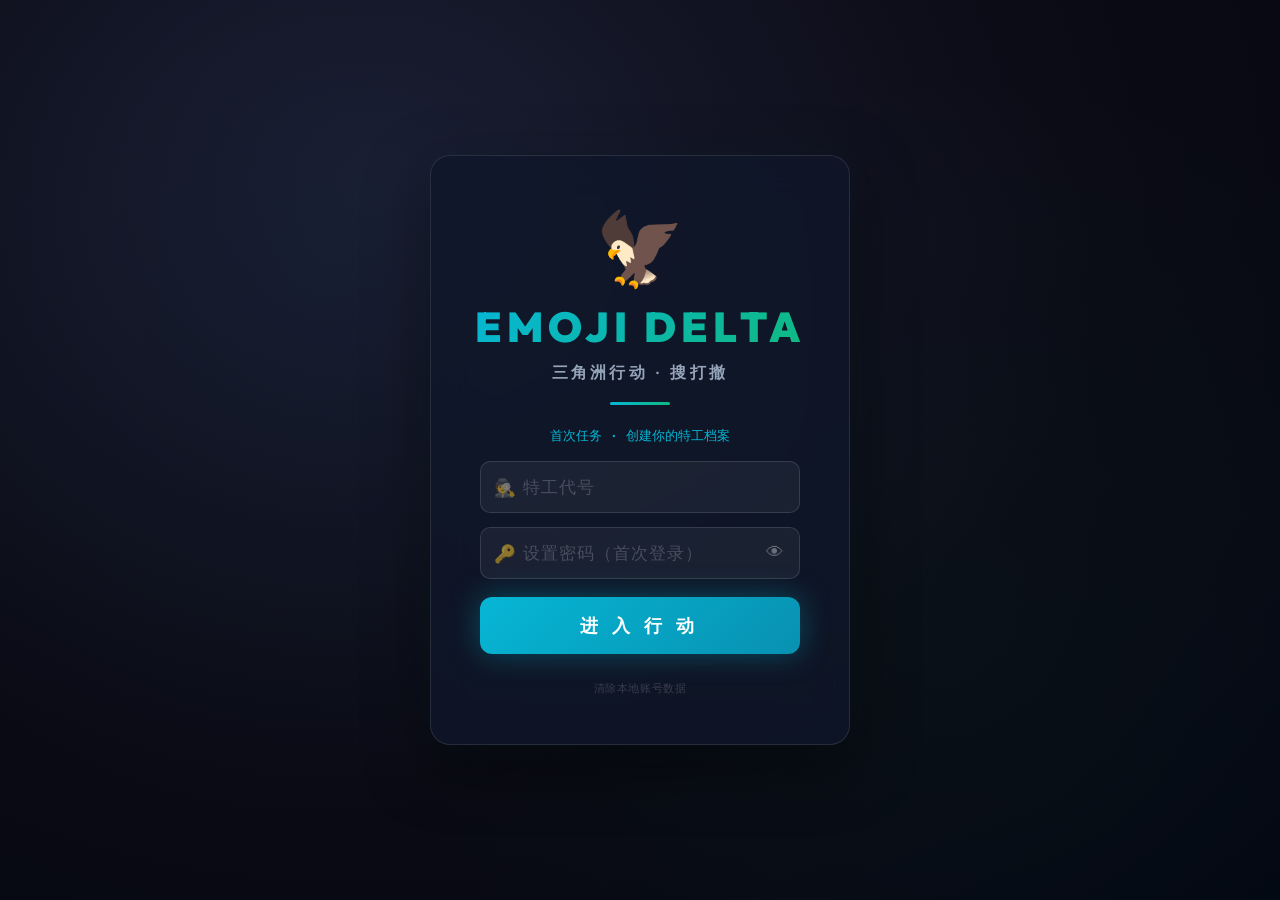
==== client/index.html @ 151cd098 "feat(weapons): dual weapon ammo persistence and HUD polish - Per-weapon ammo saved/restored on switc" ====
<!DOCTYPE html>
<html lang="zh-CN">
<head>
  <meta charset="UTF-8">
  <meta name="viewport" content="width=device-width, initial-scale=1.0">
  <title>Emoji Delta - 2D 搜打撤</title>
  <meta name="description" content="硬核 2D 搜打撤游戏，基于 HTML5 Canvas 与 Unicode Emoji。">
  <link rel="stylesheet" href="fonts/fonts.css">
  <link rel="stylesheet" href="style.css">
</head>
<body>
  <!-- Game Canvas -->
  <canvas id="gameCanvas"></canvas>

  <!-- Login Screen -->
  <div id="login-screen" class="login-container">
    <div class="login-bg-pattern"></div>
    <div class="login-card">
      <div class="login-logo">🦅</div>
      <h1 class="login-title">EMOJI DELTA</h1>
      <p class="login-subtitle">三角洲行动 · 搜打撤</p>
      <div class="login-divider"></div>
      <p id="login-greeting" class="login-greeting"></p>
      <div class="login-field">
        <span class="login-field-icon">🕵️</span>
        <input id="username-input" class="login-input" type="text" placeholder="特工代号" maxlength="16" autocomplete="off">
      </div>
      <div class="login-field">
        <span class="login-field-icon">🔑</span>
        <input id="password-input" class="login-input" type="password" placeholder="输入密码" maxlength="32" autocomplete="off">
        <button id="password-toggle" class="login-eye" type="button" tabindex="-1">👁</button>
      </div>
      <p id="password-error" class="login-error hidden"></p>
      <button id="login-btn" class="login-btn">进 入 行 动</button>
      <p class="login-footer">
        <a id="clear-account" class="login-clear" href="#">清除本地账号数据</a>
      </p>
    </div>
  </div>

  <!-- Start Screen -->
  <div id="start-screen" class="start-container hidden">
    <div class="start-bg-grid"></div>
    <div class="start-content">
      <div class="start-emoji">🦅</div>
      <h1 class="start-title">EMOJI DELTA</h1>
      <p class="start-subtitle">三角洲行动 · 搜打撤</p>
      <div class="start-divider"></div>
      <div class="start-info">
        <div class="info-row"><span>🎯</span><span>搜索物资 · 消灭敌人 · 安全撤离</span></div>
        <div class="info-row"><span>🕹️</span><span>WASD 移动 | Shift 冲刺 | 鼠标瞄准射击</span></div>
        <div class="info-row"><span>🎒</span><span>F 拾取 | R 换弹 | Tab 背包</span></div>
      </div>
      <div id="operator-cards" class="op-selector">
        <!-- Populated by initOperatorPicker() -->
      </div>
      <div id="loadout-panel" class="stash-panel">
        <div class="stash-header"><span>⚔️ 已装备 (带入局内)</span><span class="stash-coins">最多4件</span></div>
        <div id="equipped-grid" class="stash-grid"></div>
      </div>
      <div id="stash-panel" class="stash-panel">
        <div class="stash-header">
          <span>🏚️ 仓库</span>
          <span id="stash-coins" class="stash-coins">💰 0</span>
        </div>
        <div id="stash-grid" class="stash-grid"></div>
        <div class="stash-actions">
          <button id="sell-btn" class="small-btn sell-btn" disabled>💸 出售选中</button>
          <button id="equip-btn" class="small-btn equip-btn" disabled>⚔️ 装备</button>
        </div>
      </div>
      <div id="shop-panel" class="stash-panel">
        <div class="stash-header"><span>🏪 商店</span><span class="stash-coins">点击购买</span></div>
        <div id="shop-grid" class="shop-grid"></div>
      </div>
      <button id="deploy-btn" class="deploy-btn">部 署 行 动</button>
      <p class="start-version">Phase 4 · 局外经济系统</p>
    </div>
  </div>

  <!-- HUD Overlay -->
  <div id="hud" class="hidden">
    <!-- Top Bar -->
    <div class="top-bar">
      <div class="mission-info glass-panel">
        <span class="pulse-dot"></span>
        <div class="info-text">
          <div class="mission-title">区域：DELTA-01</div>
          <div class="mission-status">行动进行中</div>
        </div>
      </div>

      <div id="extraction-banner" class="glass-panel hidden">
        <div class="extract-icon">🚁</div>
        <div class="extract-content">
          <div class="extract-title">撤离进行中</div>
          <div class="extract-bar-container">
            <div id="extract-progress-bar" class="extract-bar"></div>
          </div>
          <div id="extract-time-text" class="extract-time">10.0s</div>
        </div>
      </div>
    </div>

    <!-- Interaction Prompt -->
    <div id="interaction-prompt" class="glass-panel hidden">
      <span class="key-badge">F</span>
      <span id="interaction-text">拾取 战利品箱</span>
    </div>

    <!-- Bottom Left: Stats -->
    <div class="stats-container glass-panel">
      <div class="stat-header">
        <span class="avatar-icon">🕵️</span>
        <div class="player-details">
          <div id="player-name" class="player-name">特工</div>
          <div id="armor-class-text" class="armor-class">护甲</div>
        </div>
      </div>
      <div class="stat-bars">
        <div class="bar-group">
          <div class="bar-label"><span>生命值</span><span id="hp-text">100/100</span></div>
          <div class="bar-track"><div id="hp-fill" class="bar-fill hp-fill" style="width:100%;"></div></div>
        </div>
        <div class="bar-group">
          <div class="bar-label"><span>护甲</span><span id="armor-text">80/80</span></div>
          <div class="bar-track"><div id="armor-fill" class="bar-fill armor-fill" style="width:100%;"></div></div>
        </div>
        <div class="bar-group">
          <div class="bar-label"><span>体力</span><span id="stamina-text">100%</span></div>
          <div class="bar-track"><div id="stamina-fill" class="bar-fill stamina-fill" style="width:100%;"></div></div>
        </div>
      </div>
    </div>

    <!-- Bottom Right: Weapon -->
    <div class="weapon-container glass-panel">
      <div class="weapon-info">
        <div class="weapon-icon" id="weapon-icon-emoji">🔫</div>
        <div class="weapon-specs">
          <div class="weapon-name" id="weapon-name-text">TAC-SMG (9x19mm)</div>
          <div class="fire-mode">全自动</div>
        </div>
      </div>
      <div class="ammo-display">
        <span id="ammo-current" class="ammo-big">30</span>
        <span class="ammo-slash">/</span>
        <span id="ammo-max" class="ammo-small">120</span>
      </div>
      <div id="reloading-msg" class="reloading-text hidden">装弹中...</div>
      <div class="weapon-slots">
        <span id="weapon-slot-1" class="wp-slot active">🔫</span>
        <span id="weapon-slot-2" class="wp-slot">—</span>
      </div>
      <div id="item-counts" class="item-counts">
        <span id="grenade-count">🧨 0</span>
        <span id="medkit-count">💊 0</span>
      </div>
      <div id="coins-display" class="coins-display">💰 0</div>
    </div>

    <!-- Inventory Drawer -->
    <div id="inventory-drawer" class="glass-panel">
      <div class="inv-header">
        <span>🎒 战利品背包</span>
        <span id="loot-count">0 / 12</span>
      </div>
      <div id="loot-grid" class="inv-grid"></div>
    </div>

    <!-- Notification Feed -->
    <div id="notification-feed"></div>
  </div>

  <!-- Result Modal -->
  <div id="result-modal" class="modal-container hidden">
    <div class="modal-box glass-panel">
      <div class="result-icon">🏆</div>
      <h1 id="result-title">撤离成功</h1>
      <p id="result-desc">你已安全撤离。以下是带出的珍贵战利品：</p>
      <div class="summary-loot" id="summary-loot-container"></div>
      <button id="restart-btn" class="glow-btn">开始新对局</button>
    </div>
  </div>

  <script type="module" src="js/main.js"></script>
</body>
</html>
---- client/fonts/fonts.css ----
/* cyrillic-ext */
@font-face {
  font-family: 'Inter';
  font-style: normal;
  font-weight: 400;
  font-display: swap;
  src: url(UcCo3FwrK3iLTcvvYwYL8g.woff2) format('woff2');
  unicode-range: U+0460-052F, U+1C80-1C8A, U+20B4, U+2DE0-2DFF, U+A640-A69F, U+FE2E-FE2F;
}
/* cyrillic */
@font-face {
  font-family: 'Inter';
  font-style: normal;
  font-weight: 400;
  font-display: swap;
  src: url(UcCo3FwrK3iLTcvmYwYL8g.woff2) format('woff2');
  unicode-range: U+0301, U+0400-045F, U+0490-0491, U+04B0-04B1, U+2116;
}
/* greek-ext */
@font-face {
  font-family: 'Inter';
  font-style: normal;
  font-weight: 400;
  font-display: swap;
  src: url(UcCo3FwrK3iLTcvuYwYL8g.woff2) format('woff2');
  unicode-range: U+1F00-1FFF;
}
/* greek */
@font-face {
  font-family: 'Inter';
  font-style: normal;
  font-weight: 400;
  font-display: swap;
  src: url(UcCo3FwrK3iLTcvhYwYL8g.woff2) format('woff2');
  unicode-range: U+0370-0377, U+037A-037F, U+0384-038A, U+038C, U+038E-03A1, U+03A3-03FF;
}
/* vietnamese */
@font-face {
  font-family: 'Inter';
  font-style: normal;
  font-weight: 400;
  font-display: swap;
  src: url(UcCo3FwrK3iLTcvtYwYL8g.woff2) format('woff2');
  unicode-range: U+0102-0103, U+0110-0111, U+0128-0129, U+0168-0169, U+01A0-01A1, U+01AF-01B0, U+0300-0301, U+0303-0304, U+0308-0309, U+0323, U+0329, U+1EA0-1EF9, U+20AB;
}
/* latin-ext */
@font-face {
  font-family: 'Inter';
  font-style: normal;
  font-weight: 400;
  font-display: swap;
  src: url(UcCo3FwrK3iLTcvsYwYL8g.woff2) format('woff2');
  unicode-range: U+0100-02BA, U+02BD-02C5, U+02C7-02CC, U+02CE-02D7, U+02DD-02FF, U+0304, U+0308, U+0329, U+1D00-1DBF, U+1E00-1E9F, U+1EF2-1EFF, U+2020, U+20A0-20AB, U+20AD-20C0, U+2113, U+2C60-2C7F, U+A720-A7FF;
}
/* latin */
@font-face {
  font-family: 'Inter';
  font-style: normal;
  font-weight: 400;
  font-display: swap;
  src: url(UcCo3FwrK3iLTcviYwY.woff2) format('woff2');
  unicode-range: U+0000-00FF, U+0131, U+0152-0153, U+02BB-02BC, U+02C6, U+02DA, U+02DC, U+0304, U+0308, U+0329, U+2000-206F, U+20AC, U+2122, U+2191, U+2193, U+2212, U+2215, U+FEFF, U+FFFD;
}
/* cyrillic-ext */
@font-face {
  font-family: 'Inter';
  font-style: normal;
  font-weight: 600;
  font-display: swap;
  src: url(UcCo3FwrK3iLTcvvYwYL8g.woff2) format('woff2');
  unicode-range: U+0460-052F, U+1C80-1C8A, U+20B4, U+2DE0-2DFF, U+A640-A69F, U+FE2E-FE2F;
}
/* cyrillic */
@font-face {
  font-family: 'Inter';
  font-style: normal;
  font-weight: 600;
  font-display: swap;
  src: url(UcCo3FwrK3iLTcvmYwYL8g.woff2) format('woff2');
  unicode-range: U+0301, U+0400-045F, U+0490-0491, U+04B0-04B1, U+2116;
}
/* greek-ext */
@font-face {
  font-family: 'Inter';
  font-style: normal;
  font-weight: 600;
  font-display: swap;
  src: url(UcCo3FwrK3iLTcvuYwYL8g.woff2) format('woff2');
  unicode-range: U+1F00-1FFF;
}
/* greek */
@font-face {
  font-family: 'Inter';
  font-style: normal;
  font-weight: 600;
  font-display: swap;
  src: url(UcCo3FwrK3iLTcvhYwYL8g.woff2) format('woff2');
  unicode-range: U+0370-0377, U+037A-037F, U+0384-038A, U+038C, U+038E-03A1, U+03A3-03FF;
}
/* vietnamese */
@font-face {
  font-family: 'Inter';
  font-style: normal;
  font-weight: 600;
  font-display: swap;
  src: url(UcCo3FwrK3iLTcvtYwYL8g.woff2) format('woff2');
  unicode-range: U+0102-0103, U+0110-0111, U+0128-0129, U+0168-0169, U+01A0-01A1, U+01AF-01B0, U+0300-0301, U+0303-0304, U+0308-0309, U+0323, U+0329, U+1EA0-1EF9, U+20AB;
}
/* latin-ext */
@font-face {
  font-family: 'Inter';
  font-style: normal;
  font-weight: 600;
  font-display: swap;
  src: url(UcCo3FwrK3iLTcvsYwYL8g.woff2) format('woff2');
  unicode-range: U+0100-02BA, U+02BD-02C5, U+02C7-02CC, U+02CE-02D7, U+02DD-02FF, U+0304, U+0308, U+0329, U+1D00-1DBF, U+1E00-1E9F, U+1EF2-1EFF, U+2020, U+20A0-20AB, U+20AD-20C0, U+2113, U+2C60-2C7F, U+A720-A7FF;
}
/* latin */
@font-face {
  font-family: 'Inter';
  font-style: normal;
  font-weight: 600;
  font-display: swap;
  src: url(UcCo3FwrK3iLTcviYwY.woff2) format('woff2');
  unicode-range: U+0000-00FF, U+0131, U+0152-0153, U+02BB-02BC, U+02C6, U+02DA, U+02DC, U+0304, U+0308, U+0329, U+2000-206F, U+20AC, U+2122, U+2191, U+2193, U+2212, U+2215, U+FEFF, U+FFFD;
}
/* cyrillic-ext */
@font-face {
  font-family: 'Inter';
  font-style: normal;
  font-weight: 800;
  font-display: swap;
  src: url(UcCo3FwrK3iLTcvvYwYL8g.woff2) format('woff2');
  unicode-range: U+0460-052F, U+1C80-1C8A, U+20B4, U+2DE0-2DFF, U+A640-A69F, U+FE2E-FE2F;
}
/* cyrillic */
@font-face {
  font-family: 'Inter';
  font-style: normal;
  font-weight: 800;
  font-display: swap;
  src: url(UcCo3FwrK3iLTcvmYwYL8g.woff2) format('woff2');
  unicode-range: U+0301, U+0400-045F, U+0490-0491, U+04B0-04B1, U+2116;
}
/* greek-ext */
@font-face {
  font-family: 'Inter';
  font-style: normal;
  font-weight: 800;
  font-display: swap;
  src: url(UcCo3FwrK3iLTcvuYwYL8g.woff2) format('woff2');
  unicode-range: U+1F00-1FFF;
}
/* greek */
@font-face {
  font-family: 'Inter';
  font-style: normal;
  font-weight: 800;
  font-display: swap;
  src: url(UcCo3FwrK3iLTcvhYwYL8g.woff2) format('woff2');
  unicode-range: U+0370-0377, U+037A-037F, U+0384-038A, U+038C, U+038E-03A1, U+03A3-03FF;
}
/* vietnamese */
@font-face {
  font-family: 'Inter';
  font-style: normal;
  font-weight: 800;
  font-display: swap;
  src: url(UcCo3FwrK3iLTcvtYwYL8g.woff2) format('woff2');
  unicode-range: U+0102-0103, U+0110-0111, U+0128-0129, U+0168-0169, U+01A0-01A1, U+01AF-01B0, U+0300-0301, U+0303-0304, U+0308-0309, U+0323, U+0329, U+1EA0-1EF9, U+20AB;
}
/* latin-ext */
@font-face {
  font-family: 'Inter';
  font-style: normal;
  font-weight: 800;
  font-display: swap;
  src: url(UcCo3FwrK3iLTcvsYwYL8g.woff2) format('woff2');
  unicode-range: U+0100-02BA, U+02BD-02C5, U+02C7-02CC, U+02CE-02D7, U+02DD-02FF, U+0304, U+0308, U+0329, U+1D00-1DBF, U+1E00-1E9F, U+1EF2-1EFF, U+2020, U+20A0-20AB, U+20AD-20C0, U+2113, U+2C60-2C7F, U+A720-A7FF;
}
/* latin */
@font-face {
  font-family: 'Inter';
  font-style: normal;
  font-weight: 800;
  font-display: swap;
  src: url(UcCo3FwrK3iLTcviYwY.woff2) format('woff2');
  unicode-range: U+0000-00FF, U+0131, U+0152-0153, U+02BB-02BC, U+02C6, U+02DA, U+02DC, U+0304, U+0308, U+0329, U+2000-206F, U+20AC, U+2122, U+2191, U+2193, U+2212, U+2215, U+FEFF, U+FFFD;
}
/* cyrillic-ext */
@font-face {
  font-family: 'JetBrains Mono';
  font-style: normal;
  font-weight: 500;
  font-display: swap;
  src: url(tDbY2o-flEEny0FZhsfKu5WU4zr3E_BX0PnT8RD8-qxTN1OVgaY.woff2) format('woff2');
  unicode-range: U+0460-052F, U+1C80-1C8A, U+20B4, U+2DE0-2DFF, U+A640-A69F, U+FE2E-FE2F;
}
/* cyrillic */
@font-face {
  font-family: 'JetBrains Mono';
  font-style: normal;
  font-weight: 500;
  font-display: swap;
  src: url(tDbY2o-flEEny0FZhsfKu5WU4zr3E_BX0PnT8RD8-qxTPlOVgaY.woff2) format('woff2');
  unicode-range: U+0301, U+0400-045F, U+0490-0491, U+04B0-04B1, U+2116;
}
/* greek */
@font-face {
  font-family: 'JetBrains Mono';
  font-style: normal;
  font-weight: 500;
  font-display: swap;
  src: url(tDbY2o-flEEny0FZhsfKu5WU4zr3E_BX0PnT8RD8-qxTOVOVgaY.woff2) format('woff2');
  unicode-range: U+0370-0377, U+037A-037F, U+0384-038A, U+038C, U+038E-03A1, U+03A3-03FF;
}
/* vietnamese */
@font-face {
  font-family: 'JetBrains Mono';
  font-style: normal;
  font-weight: 500;
  font-display: swap;
  src: url(tDbY2o-flEEny0FZhsfKu5WU4zr3E_BX0PnT8RD8-qxTNVOVgaY.woff2) format('woff2');
  unicode-range: U+0102-0103, U+0110-0111, U+0128-0129, U+0168-0169, U+01A0-01A1, U+01AF-01B0, U+0300-0301, U+0303-0304, U+0308-0309, U+0323, U+0329, U+1EA0-1EF9, U+20AB;
}
/* latin-ext */
@font-face {
  font-family: 'JetBrains Mono';
  font-style: normal;
  font-weight: 500;
  font-display: swap;
  src: url(tDbY2o-flEEny0FZhsfKu5WU4zr3E_BX0PnT8RD8-qxTNFOVgaY.woff2) format('woff2');
  unicode-range: U+0100-02BA, U+02BD-02C5, U+02C7-02CC, U+02CE-02D7, U+02DD-02FF, U+0304, U+0308, U+0329, U+1D00-1DBF, U+1E00-1E9F, U+1EF2-1EFF, U+2020, U+20A0-20AB, U+20AD-20C0, U+2113, U+2C60-2C7F, U+A720-A7FF;
}
/* latin */
@font-face {
  font-family: 'JetBrains Mono';
  font-style: normal;
  font-weight: 500;
  font-display: swap;
  src: url(tDbY2o-flEEny0FZhsfKu5WU4zr3E_BX0PnT8RD8-qxTOlOV.woff2) format('woff2');
  unicode-range: U+0000-00FF, U+0131, U+0152-0153, U+02BB-02BC, U+02C6, U+02DA, U+02DC, U+0304, U+0308, U+0329, U+2000-206F, U+20AC, U+2122, U+2191, U+2193, U+2212, U+2215, U+FEFF, U+FFFD;
}
/* latin-ext */
@font-face {
  font-family: 'Outfit';
  font-style: normal;
  font-weight: 700;
  font-display: swap;
  src: url(QGYvz_MVcBeNP4NJuktqQ4E.woff2) format('woff2');
  unicode-range: U+0100-02BA, U+02BD-02C5, U+02C7-02CC, U+02CE-02D7, U+02DD-02FF, U+0304, U+0308, U+0329, U+1D00-1DBF, U+1E00-1E9F, U+1EF2-1EFF, U+2020, U+20A0-20AB, U+20AD-20C0, U+2113, U+2C60-2C7F, U+A720-A7FF;
}
/* latin */
@font-face {
  font-family: 'Outfit';
  font-style: normal;
  font-weight: 700;
  font-display: swap;
  src: url(QGYvz_MVcBeNP4NJtEtq.woff2) format('woff2');
  unicode-range: U+0000-00FF, U+0131, U+0152-0153, U+02BB-02BC, U+02C6, U+02DA, U+02DC, U+0304, U+0308, U+0329, U+2000-206F, U+20AC, U+2122, U+2191, U+2193, U+2212, U+2215, U+FEFF, U+FFFD;
}
/* latin-ext */
@font-face {
  font-family: 'Outfit';
  font-style: normal;
  font-weight: 900;
  font-display: swap;
  src: url(QGYvz_MVcBeNP4NJuktqQ4E.woff2) format('woff2');
  unicode-range: U+0100-02BA, U+02BD-02C5, U+02C7-02CC, U+02CE-02D7, U+02DD-02FF, U+0304, U+0308, U+0329, U+1D00-1DBF, U+1E00-1E9F, U+1EF2-1EFF, U+2020, U+20A0-20AB, U+20AD-20C0, U+2113, U+2C60-2C7F, U+A720-A7FF;
}
/* latin */
@font-face {
  font-family: 'Outfit';
  font-style: normal;
  font-weight: 900;
  font-display: swap;
  src: url(QGYvz_MVcBeNP4NJtEtq.woff2) format('woff2');
  unicode-range: U+0000-00FF, U+0131, U+0152-0153, U+02BB-02BC, U+02C6, U+02DA, U+02DC, U+0304, U+0308, U+0329, U+2000-206F, U+20AC, U+2122, U+2191, U+2193, U+2212, U+2215, U+FEFF, U+FFFD;
}
---- client/style.css ----
/* style.css - Tactical Design System for Emoji Delta */

:root {
  --bg-base: #090d16;
  --glass-bg: rgba(15, 23, 42, 0.65);
  --glass-border: rgba(255, 255, 255, 0.12);
  --glass-shadow: 0 8px 32px 0 rgba(0, 0, 0, 0.37);

  --accent-cyan: #06b6d4;
  --accent-emerald: #10b981;
  --accent-rose: #f43f5e;
  --accent-amber: #f59e0b;
  --accent-blue: #3b82f6;

  --text-main: #f8fafc;
  --text-sub: #94a3b8;

  --font-sans: 'Inter', sans-serif;
  --font-display: 'Outfit', sans-serif;
  --font-mono: 'JetBrains Mono', monospace;
}

* { box-sizing: border-box; margin: 0; padding: 0; user-select: none; }

body, html {
  width: 100%; height: 100%;
  overflow: hidden;
  background-color: var(--bg-base);
  font-family: var(--font-sans);
  color: var(--text-main);
}

/* Canvas */
#gameCanvas {
  position: absolute; top: 0; left: 0;
  width: 100%; height: 100%;
  z-index: 1; display: block; cursor: crosshair;
}

/* ========== LOGIN SCREEN ========== */
.login-container {
  position: absolute; top: 0; left: 0;
  width: 100%; height: 100%;
  z-index: 100;
  display: flex; align-items: center; justify-content: center;
  background: radial-gradient(ellipse at 30% 20%, #1a1a2e 0%, #0a0a14 60%, #030712 100%);
}

.login-bg-pattern {
  position: absolute; top: 0; left: 0;
  width: 100%; height: 100%;
  background-image:
    radial-gradient(circle at 25% 30%, rgba(6,182,212,0.04) 0%, transparent 50%),
    radial-gradient(circle at 75% 70%, rgba(16,185,129,0.04) 0%, transparent 50%);
  pointer-events: none;
}

.login-card {
  position: relative;
  display: flex; flex-direction: column; align-items: center;
  text-align: center; gap: 14px;
  width: 420px; max-width: 90%;
  padding: 48px 40px;
  background: rgba(15, 23, 42, 0.8);
  border: 1px solid rgba(255,255,255,0.1);
  border-radius: 20px;
  box-shadow: 0 20px 60px rgba(0,0,0,0.5), 0 0 40px rgba(6,182,212,0.06);
  backdrop-filter: blur(20px);
  animation: cardFadeIn 0.5s ease-out;
}

@keyframes cardFadeIn {
  from { opacity: 0; transform: translateY(20px); }
  to { opacity: 1; transform: translateY(0); }
}

@keyframes cardFadeOut {
  from { opacity: 1; transform: scale(1); }
  to { opacity: 0; transform: scale(0.95); }
}

.login-container.exiting .login-card {
  animation: cardFadeOut 0.35s ease-in forwards;
}

@keyframes shake {
  0%, 100% { transform: translateX(0); }
  20% { transform: translateX(-8px); }
  40% { transform: translateX(8px); }
  60% { transform: translateX(-6px); }
  80% { transform: translateX(4px); }
}

.login-card.shake {
  animation: shake 0.45s ease-in-out;
}

.login-logo {
  font-size: 4.5rem;
  animation: hoverFloat 3s infinite ease-in-out;
}

.login-title {
  font-family: var(--font-display);
  font-size: 2.6rem; font-weight: 900;
  letter-spacing: 0.12em;
  background: linear-gradient(135deg, var(--accent-cyan), var(--accent-emerald));
  -webkit-background-clip: text;
  -webkit-text-fill-color: transparent;
  margin: 0; line-height: 1;
}

.login-subtitle {
  font-size: 1rem; font-weight: 600;
  color: var(--text-sub);
  letter-spacing: 0.2em;
  margin: 0;
}

.login-divider {
  width: 60px; height: 3px;
  background: linear-gradient(90deg, var(--accent-cyan), var(--accent-emerald));
  border-radius: 2px; margin: 4px 0 8px;
}

.login-greeting {
  font-family: var(--font-mono);
  font-size: 0.8rem;
  color: var(--accent-cyan);
  margin: 0; min-height: 20px;
}

.login-field {
  position: relative;
  width: 100%; max-width: 320px;
  display: flex; align-items: center;
}

.login-field-icon {
  position: absolute; left: 14px; top: 50%;
  transform: translateY(-50%);
  font-size: 1.1rem; z-index: 2;
  opacity: 0.5; pointer-events: none;
}

.login-input {
  width: 100%;
  padding: 14px 20px 14px 42px;
  background: rgba(255,255,255,0.05);
  border: 1px solid rgba(255,255,255,0.12);
  border-radius: 10px;
  color: var(--text-main);
  font-family: var(--font-mono);
  font-size: 1.05rem;
  text-align: left;
  letter-spacing: 0.06em;
  outline: none;
  transition: border-color 0.2s, box-shadow 0.2s, background 0.2s;
}

.login-input:focus {
  border-color: var(--accent-cyan);
  background: rgba(6,182,212,0.06);
  box-shadow: 0 0 20px rgba(6, 182, 212, 0.15);
}

.login-input.input-error {
  border-color: var(--accent-rose);
  box-shadow: 0 0 16px rgba(244,63,94,0.3);
}

.login-input::placeholder {
  color: rgba(255,255,255,0.2);
}

.login-eye {
  position: absolute; right: 6px; top: 50%;
  transform: translateY(-50%);
  background: none; border: none;
  color: rgba(255,255,255,0.35);
  cursor: pointer; font-size: 1.1rem;
  padding: 6px 10px; line-height: 1;
  transition: color 0.2s;
}

.login-eye:hover { color: rgba(255,255,255,0.7); }

.login-error {
  color: var(--accent-rose);
  font-size: 0.78rem; font-family: var(--font-mono);
  text-align: center; margin: -6px 0 0; min-height: 20px;
}

.login-btn {
  width: 100%; max-width: 320px;
  margin-top: 4px;
  padding: 16px 0;
  background: linear-gradient(135deg, var(--accent-cyan), #0891b2);
  color: #fff;
  border: none;
  font-family: var(--font-display);
  font-size: 1.15rem; font-weight: 800;
  letter-spacing: 0.3em;
  border-radius: 12px;
  cursor: pointer;
  box-shadow: 0 0 30px rgba(6, 182, 212, 0.35);
  transition: all 0.2s;
}

.login-btn:hover {
  transform: translateY(-2px);
  box-shadow: 0 0 50px rgba(6, 182, 212, 0.6);
}

.login-btn:active { transform: scale(0.97); }

.login-btn.success-flash {
  background: linear-gradient(135deg, var(--accent-emerald), #059669);
  box-shadow: 0 0 40px rgba(16,185,129,0.5);
}

.login-footer {
  margin-top: 8px;
}

.login-clear {
  font-size: 0.7rem;
  color: rgba(255,255,255,0.18);
  text-decoration: none;
  font-family: var(--font-mono);
  letter-spacing: 0.05em;
  transition: color 0.2s;
  cursor: pointer;
}

.login-clear:hover { color: var(--accent-rose); }

/* ========== START SCREEN ========== */
.start-container {
  position: absolute; top: 0; left: 0;
  width: 100%; height: 100%;
  z-index: 100;
  display: flex; align-items: center; justify-content: center;
  background: radial-gradient(ellipse at center, #111827 0%, #030712 100%);
}

.start-content {
  display: flex; flex-direction: column; align-items: center;
  text-align: center; gap: 16px; max-width: 520px; padding: 40px;
}

.start-emoji {
  font-size: 5rem;
  animation: hoverFloat 3s infinite ease-in-out;
}

@keyframes hoverFloat {
  0%, 100% { transform: translateY(0); }
  50% { transform: translateY(-10px); }
}

.start-title {
  font-family: var(--font-display);
  font-size: 3rem; font-weight: 900;
  letter-spacing: 0.12em;
  background: linear-gradient(135deg, var(--accent-cyan), var(--accent-emerald));
  -webkit-background-clip: text;
  -webkit-text-fill-color: transparent;
  text-shadow: none;
}

.start-subtitle {
  font-size: 1.1rem; font-weight: 600;
  color: var(--text-sub);
  letter-spacing: 0.2em;
}

.start-divider {
  width: 80px; height: 3px;
  background: linear-gradient(90deg, var(--accent-cyan), var(--accent-emerald));
  border-radius: 2px; margin: 8px 0;
}

.start-info {
  display: flex; flex-direction: column; gap: 8px;
  margin: 12px 0; width: 100%;
}

.info-row {
  display: flex; gap: 12px; align-items: center;
  padding: 8px 16px;
  background: rgba(255,255,255,0.04);
  border: 1px solid rgba(255,255,255,0.06);
  border-radius: 8px;
  font-size: 0.9rem; color: var(--text-sub);
  text-align: left;
}

.info-row span:first-child { font-size: 1.2rem; flex-shrink: 0; }

/* Operator Selection Cards */
.op-selector {
  display: flex; gap: 12px;
  margin: 8px 0; width: 100%;
  justify-content: center;
}

.op-card {
  display: flex; flex-direction: column;
  align-items: center; gap: 4px;
  padding: 12px 16px;
  background: rgba(255,255,255,0.04);
  border: 1px solid rgba(255,255,255,0.08);
  border-radius: 12px;
  cursor: pointer;
  transition: all 0.2s;
  min-width: 130px;
}

.op-card:hover {
  border-color: var(--accent-cyan);
  background: rgba(6, 182, 212, 0.08);
}

.op-card.selected {
  border-color: var(--accent-cyan);
  background: rgba(6, 182, 212, 0.12);
  box-shadow: 0 0 20px rgba(6, 182, 212, 0.25);
}

.op-emoji { font-size: 2rem; }

.op-name {
  font-family: var(--font-display);
  font-weight: 700; font-size: 0.85rem;
  color: var(--text-main);
  letter-spacing: 0.05em;
}

.op-desc {
  font-size: 0.65rem; color: var(--text-sub);
  text-align: center; line-height: 1.3;
}

.deploy-btn {
  margin-top: 16px;
  padding: 18px 48px;
  background: linear-gradient(135deg, var(--accent-cyan), #0891b2);
  color: #fff;
  border: none;
  font-family: var(--font-display);
  font-size: 1.2rem; font-weight: 800;
  letter-spacing: 0.25em;
  border-radius: 12px;
  cursor: pointer;
  box-shadow: 0 0 30px rgba(6, 182, 212, 0.4);
  transition: all 0.2s;
}

.deploy-btn:hover {
  transform: scale(1.05);
  box-shadow: 0 0 45px rgba(6, 182, 212, 0.7);
}

.start-version {
  font-family: var(--font-mono);
  font-size: 0.75rem;
  color: rgba(255,255,255,0.2);
  letter-spacing: 0.1em;
  margin-top: 8px;
}

/* Stash Panel in Lobby */
.stash-panel {
  width: 100%; max-width: 400px;
  background: rgba(255,255,255,0.03);
  border: 1px solid rgba(255,255,255,0.08);
  border-radius: 12px;
  padding: 12px 16px;
  margin: 4px 0;
}

.stash-header {
  display: flex; justify-content: space-between;
  font-size: 0.85rem; font-weight: 700;
  color: var(--text-sub);
  margin-bottom: 8px;
  padding-bottom: 6px;
  border-bottom: 1px solid rgba(255,255,255,0.06);
}

.stash-coins {
  font-family: var(--font-mono);
  color: var(--accent-amber);
  font-size: 0.8rem;
}

.stash-grid {
  display: grid;
  grid-template-columns: repeat(8, 1fr);
  gap: 6px;
  max-height: 80px;
  overflow-y: auto;
}

.stash-grid::-webkit-scrollbar { width: 4px; }
.stash-grid::-webkit-scrollbar-thumb { background: rgba(255,255,255,0.1); border-radius: 2px; }

.stash-item {
  aspect-ratio: 1;
  background: rgba(0,0,0,0.4);
  border: 1px solid rgba(255,255,255,0.08);
  border-radius: 6px;
  display: flex; align-items: center; justify-content: center;
  font-size: 1.2rem;
  cursor: pointer;
  transition: all 0.15s;
}

.stash-item:hover {
  border-color: var(--accent-cyan);
  transform: scale(1.1);
}

.stash-empty {
  grid-column: 1 / -1;
  font-size: 0.7rem; color: rgba(255,255,255,0.2);
  text-align: center; padding: 8px;
}

.stash-item.selected {
  border-color: var(--accent-amber);
  background: rgba(245, 158, 11, 0.15);
  box-shadow: 0 0 8px rgba(245, 158, 11, 0.3);
}

.stash-actions {
  display: flex; gap: 8px; margin-top: 8px;
  justify-content: center;
}

.small-btn {
  padding: 8px 16px;
  border: 1px solid rgba(255,255,255,0.15);
  border-radius: 8px;
  background: rgba(255,255,255,0.05);
  color: var(--text-main);
  font-family: var(--font-sans);
  font-size: 0.8rem; font-weight: 600;
  cursor: pointer;
  transition: all 0.15s;
}

.small-btn:hover:not(:disabled) {
  border-color: var(--accent-cyan);
  background: rgba(6,182,212,0.1);
}

.small-btn:disabled {
  opacity: 0.3; cursor: not-allowed;
}

.sell-btn:hover:not(:disabled) {
  border-color: var(--accent-rose);
  background: rgba(244,63,94,0.1);
}

.equip-btn:hover:not(:disabled) {
  border-color: var(--accent-emerald);
  background: rgba(16,185,129,0.1);
}

/* Shop Grid */
.shop-grid {
  display: grid;
  grid-template-columns: repeat(4, 1fr);
  gap: 8px;
  max-height: 180px;
  overflow-y: auto;
}

.shop-grid::-webkit-scrollbar { width: 4px; }
.shop-grid::-webkit-scrollbar-thumb { background: rgba(255,255,255,0.1); border-radius: 2px; }

.shop-item {
  display: flex; flex-direction: column; align-items: center;
  gap: 2px;
  padding: 8px 4px;
  background: rgba(0,0,0,0.4);
  border: 1px solid rgba(255,255,255,0.08);
  border-radius: 8px;
  cursor: pointer;
  transition: all 0.15s;
}

.shop-item:hover {
  border-color: var(--accent-cyan);
  background: rgba(6,182,212,0.08);
  transform: translateY(-2px);
}

.shop-emoji { font-size: 1.5rem; }

.shop-name {
  font-size: 0.6rem; color: var(--text-sub);
  text-align: center; line-height: 1.2;
}

.shop-price {
  font-family: var(--font-mono);
  font-size: 0.65rem; font-weight: 700;
  color: var(--accent-amber);
}

/* ========== HUD OVERLAY ========== */
#hud {
  position: absolute; top: 0; left: 0;
  width: 100%; height: 100%;
  z-index: 10; pointer-events: none;
  display: flex; flex-direction: column;
  justify-content: space-between; padding: 24px;
}

/* Glassmorphism */
.glass-panel {
  background: var(--glass-bg);
  backdrop-filter: blur(16px);
  -webkit-backdrop-filter: blur(16px);
  border: 1px solid var(--glass-border);
  border-radius: 16px;
  box-shadow: var(--glass-shadow);
  padding: 16px 20px;
  pointer-events: auto;
  transition: all 0.3s cubic-bezier(0.4, 0, 0.2, 1);
}

/* Top Bar */
.top-bar {
  display: flex; justify-content: space-between;
  align-items: flex-start; pointer-events: none;
}

.mission-info {
  display: flex; align-items: center; gap: 14px;
  border-left: 4px solid var(--accent-cyan);
}

.pulse-dot {
  width: 12px; height: 12px;
  background-color: var(--accent-cyan);
  border-radius: 50%;
  box-shadow: 0 0 12px var(--accent-cyan);
  animation: pulse 2s infinite ease-in-out;
}

@keyframes pulse {
  0% { transform: scale(0.95); opacity: 0.8; }
  50% { transform: scale(1.2); opacity: 1; box-shadow: 0 0 20px var(--accent-cyan); }
  100% { transform: scale(0.95); opacity: 0.8; }
}

.info-text { display: flex; flex-direction: column; }

.mission-title {
  font-family: var(--font-display);
  font-weight: 900; font-size: 1.1rem;
  letter-spacing: 0.08em; color: var(--text-main);
}

.mission-status {
  font-size: 0.75rem; font-weight: 600;
  color: var(--accent-cyan); letter-spacing: 0.1em;
}

/* Extraction Banner */
#extraction-banner {
  display: flex; align-items: center; gap: 20px;
  border: 2px solid var(--accent-emerald);
  background: rgba(16, 185, 129, 0.15);
  animation: slideDown 0.4s ease-out;
}

@keyframes slideDown {
  from { transform: translateY(-30px); opacity: 0; }
  to { transform: translateY(0); opacity: 1; }
}

.extract-icon { font-size: 2.5rem; animation: hoverFloat 3s infinite ease-in-out; }

.extract-content { display: flex; flex-direction: column; gap: 6px; min-width: 220px; }

.extract-title {
  font-family: var(--font-display); font-weight: 800;
  font-size: 1rem; color: var(--accent-emerald);
  letter-spacing: 0.05em;
}

.extract-bar-container {
  width: 100%; height: 8px;
  background: rgba(0,0,0,0.4); border-radius: 4px;
  overflow: hidden; border: 1px solid rgba(16, 185, 129, 0.3);
}

.extract-bar {
  height: 100%; width: 100%;
  background: linear-gradient(90deg, #059669, #34d399);
  transition: width 0.1s linear;
}

.extract-time {
  font-family: var(--font-mono); font-weight: 600;
  font-size: 0.85rem; color: var(--text-main); text-align: right;
}

/* Interaction Prompt */
#interaction-prompt {
  position: absolute; top: 60%; left: 50%;
  transform: translate(-50%, -50%);
  display: flex; align-items: center; gap: 12px;
  padding: 12px 24px;
  border: 1px solid var(--accent-amber);
  background: rgba(245, 158, 11, 0.15);
  box-shadow: 0 0 25px rgba(245, 158, 11, 0.3);
  pointer-events: none;
  animation: popIn 0.2s ease-out;
}

@keyframes popIn {
  from { transform: translate(-50%, -40%) scale(0.9); opacity: 0; }
  to { transform: translate(-50%, -50%) scale(1); opacity: 1; }
}

.key-badge {
  background: var(--accent-amber); color: #000;
  font-family: var(--font-display); font-weight: 900;
  font-size: 1.1rem; padding: 4px 12px;
  border-radius: 8px;
  box-shadow: 0 4px 10px rgba(245, 158, 11, 0.5);
}

#interaction-text {
  font-weight: 600; font-size: 1rem;
  color: #fff; text-shadow: 0 2px 4px rgba(0,0,0,0.8);
}

/* Stats Container */
.stats-container {
  position: absolute; bottom: 24px; left: 24px;
  width: 320px;
  display: flex; flex-direction: column; gap: 16px;
  border-left: 4px solid var(--accent-emerald);
}

.stat-header { display: flex; align-items: center; gap: 14px; }

.avatar-icon {
  font-size: 2.2rem;
  background: rgba(255,255,255,0.08);
  width: 54px; height: 54px;
  display: flex; align-items: center; justify-content: center;
  border-radius: 12px; border: 1px solid rgba(255,255,255,0.15);
}

.player-details { display: flex; flex-direction: column; }

.player-name {
  font-family: var(--font-display); font-weight: 800;
  font-size: 1.1rem; letter-spacing: 0.05em;
}

.armor-class {
  font-size: 0.75rem; color: var(--accent-cyan);
  font-weight: 600; letter-spacing: 0.08em;
}

.stat-bars { display: flex; flex-direction: column; gap: 12px; }

.bar-group { display: flex; flex-direction: column; gap: 4px; }

.bar-label {
  display: flex; justify-content: space-between;
  font-size: 0.75rem; font-weight: 700;
  letter-spacing: 0.05em; color: var(--text-sub);
}

.bar-label span:last-child { font-family: var(--font-mono); color: var(--text-main); }

.bar-track {
  width: 100%; height: 10px;
  background: rgba(0,0,0,0.5); border-radius: 6px;
  overflow: hidden; border: 1px solid rgba(255,255,255,0.08);
  box-shadow: inset 0 2px 4px rgba(0,0,0,0.5);
}

.bar-fill { height: 100%; border-radius: 6px; transition: width 0.2s ease-out; }

.hp-fill { background: linear-gradient(90deg, #e11d48, #f43f5e); box-shadow: 0 0 10px rgba(244,63,94,0.5); }
.armor-fill { background: linear-gradient(90deg, #0891b2, #06b6d4); box-shadow: 0 0 10px rgba(6,182,212,0.5); }
.stamina-fill { background: linear-gradient(90deg, #059669, #10b981); box-shadow: 0 0 10px rgba(16,185,129,0.5); }

/* Weapon Container */
.weapon-container {
  position: absolute; bottom: 24px; right: 24px;
  display: flex; align-items: center; gap: 24px;
  border-right: 4px solid var(--accent-rose);
}

.weapon-info { display: flex; align-items: center; gap: 14px; }

.weapon-icon {
  font-size: 2.2rem;
  background: rgba(244,63,94,0.15);
  border: 1px solid rgba(244,63,94,0.3);
  width: 56px; height: 56px;
  display: flex; align-items: center; justify-content: center;
  border-radius: 12px;
}

.weapon-specs { display: flex; flex-direction: column; }

.weapon-name {
  font-family: var(--font-display); font-weight: 800;
  font-size: 1.05rem; letter-spacing: 0.05em;
}

.fire-mode {
  font-size: 0.75rem; color: var(--accent-rose);
  font-weight: 700; letter-spacing: 0.1em;
}

.ammo-display { display: flex; align-items: baseline; font-family: var(--font-mono); }

.ammo-big { font-size: 2.2rem; font-weight: 800; color: #fff; }
.ammo-slash { font-size: 1.5rem; color: var(--text-sub); margin: 0 4px; }
.ammo-small { font-size: 1.2rem; color: var(--text-sub); font-weight: 600; }

.reloading-text {
  position: absolute; top: -30px; right: 0;
  font-family: var(--font-display);
  color: var(--accent-amber); font-weight: 900;
  letter-spacing: 0.1em;
  animation: flash 0.5s infinite alternate;
}

.coins-display {
  position: absolute; bottom: -32px; right: 0;
  font-family: var(--font-mono); font-size: 0.8rem;
  color: var(--accent-amber); font-weight: 700;
  letter-spacing: 0.05em;
}

.weapon-slots {
  display: flex; gap: 6px; margin-top: 8px;
}

.wp-slot {
  width: 36px; height: 36px;
  display: flex; align-items: center; justify-content: center;
  background: rgba(0,0,0,0.5);
  border: 2px solid rgba(255,255,255,0.1);
  border-radius: 8px; font-size: 1.2rem;
}

.wp-slot.active {
  border-color: var(--accent-cyan);
  box-shadow: 0 0 8px rgba(6,182,212,0.3);
}

.item-counts {
  display: flex; gap: 10px; margin-top: 4px;
  font-family: var(--font-mono); font-size: 0.75rem;
  color: var(--text-sub); font-weight: 600;
}

@keyframes flash {
  from { opacity: 1; } to { opacity: 0.3; }
}

/* Inventory Drawer */
#inventory-drawer {
  position: absolute; right: 24px; bottom: 110px;
  width: 320px; max-height: 240px;
  display: flex; flex-direction: column; gap: 12px;
  pointer-events: auto;
}

.inv-header {
  display: flex; justify-content: space-between; align-items: center;
  font-size: 0.85rem; font-weight: 700;
  color: var(--accent-cyan);
  border-bottom: 1px solid rgba(255,255,255,0.1);
  padding-bottom: 8px;
}

.inv-grid {
  display: grid; grid-template-columns: repeat(4, 1fr);
  gap: 10px; overflow-y: auto; max-height: 180px; padding-right: 4px;
}

.inv-grid::-webkit-scrollbar { width: 6px; }
.inv-grid::-webkit-scrollbar-track { background: rgba(0,0,0,0.2); border-radius: 3px; }
.inv-grid::-webkit-scrollbar-thumb { background: var(--accent-cyan); border-radius: 3px; }

.loot-slot {
  aspect-ratio: 1;
  background: rgba(0,0,0,0.4);
  border: 1px solid rgba(255,255,255,0.1);
  border-radius: 10px;
  display: flex; align-items: center; justify-content: center;
  font-size: 1.6rem;
  transition: all 0.2s; position: relative; cursor: pointer;
}

.loot-slot:hover {
  border-color: var(--accent-cyan);
  transform: translateY(-2px);
  box-shadow: 0 4px 12px rgba(6,182,212,0.3);
}

/* Notification Feed */
#notification-feed {
  position: absolute; top: 90px; right: 24px;
  display: flex; flex-direction: column; align-items: flex-end;
  gap: 8px; pointer-events: none;
}

.feed-item {
  background: rgba(0,0,0,0.75);
  border: 1px solid rgba(255,255,255,0.15);
  padding: 8px 16px; border-radius: 8px;
  font-size: 0.85rem; font-weight: 600;
  display: flex; align-items: center; gap: 8px;
  animation: slideIn 0.3s ease-out, fadeOut 0.5s ease-out 3.5s forwards;
}

@keyframes slideIn {
  from { transform: translateX(50px); opacity: 0; }
  to { transform: translateX(0); opacity: 1; }
}

@keyframes fadeOut {
  from { opacity: 1; } to { opacity: 0; }
}

/* Result Modal */
.modal-container {
  position: absolute; top: 0; left: 0;
  width: 100%; height: 100%; z-index: 100;
  background: rgba(0,0,0,0.85);
  backdrop-filter: blur(20px);
  display: flex; align-items: center; justify-content: center;
  pointer-events: auto;
}

.modal-box {
  display: flex; flex-direction: column; align-items: center;
  text-align: center; gap: 20px; max-width: 480px; width: 90%;
  padding: 40px;
  border: 1px solid var(--accent-emerald);
  box-shadow: 0 0 50px rgba(16,185,129,0.3);
}

.result-icon { font-size: 4rem; animation: bounce 1s ease; }

@keyframes bounce {
  0%, 100% { transform: scale(1); }
  50% { transform: scale(1.2); }
}

.modal-box h1 {
  font-family: var(--font-display);
  font-size: 2.2rem; font-weight: 900;
  letter-spacing: 0.08em; color: var(--accent-emerald);
}

.modal-box p { color: var(--text-sub); font-size: 1rem; line-height: 1.5; }

.summary-loot {
  display: flex; flex-wrap: wrap; gap: 12px; justify-content: center;
  margin: 10px 0; padding: 16px;
  background: rgba(0,0,0,0.4); border-radius: 12px;
  border: 1px solid rgba(255,255,255,0.08);
  width: 100%;
}

.glow-btn {
  background: linear-gradient(135deg, var(--accent-emerald), #059669);
  color: #fff; border: none;
  padding: 16px 36px;
  font-family: var(--font-display);
  font-size: 1.1rem; font-weight: 800;
  letter-spacing: 0.1em; border-radius: 12px;
  cursor: pointer;
  box-shadow: 0 0 20px rgba(16,185,129,0.5);
  transition: all 0.2s;
}

.glow-btn:hover {
  transform: scale(1.05);
  box-shadow: 0 0 35px rgba(16,185,129,0.8);
}

.hidden { display: none !important; }
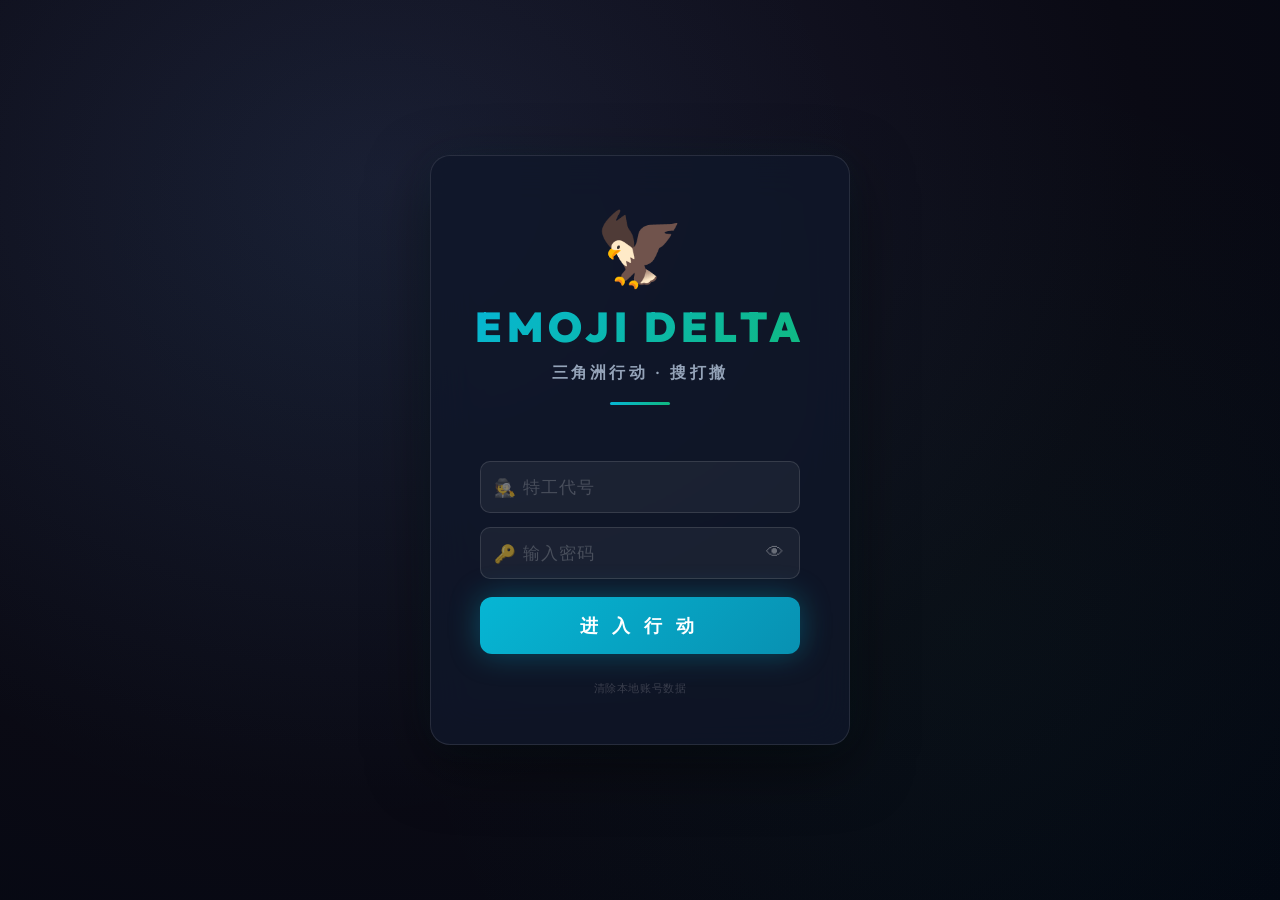
==== commit 4d1e8992: "feat(equip): dynamic equip capacity based on operator + backpack - Equip limit now uses operator max" ====
--- a/client/index.html
+++ b/client/index.html
@@ -55,7 +55,7 @@
         <!-- Populated by initOperatorPicker() -->
       </div>
       <div id="loadout-panel" class="stash-panel">
-        <div class="stash-header"><span>⚔️ 已装备 (带入局内)</span><span class="stash-coins">最多4件</span></div>
+        <div class="stash-header"><span>⚔️ 已装备 (带入局内)</span><span id="equip-capacity-text" class="stash-coins">容量: 12</span></div>
         <div id="equipped-grid" class="stash-grid"></div>
       </div>
       <div id="stash-panel" class="stash-panel">
@@ -90,6 +90,27 @@
         </div>
       </div>
 
+      <div id="top-coins" class="top-coins glass-panel">💰 50,000</div>
+
+      <div id="container-loot-panel" class="container-loot-panel glass-panel hidden">
+        <div class="container-loot-header">
+          <span id="container-loot-title">📦 容器物品</span>
+          <button id="container-loot-close" class="container-loot-close">✕</button>
+        </div>
+        <div id="container-loot-grid" class="container-loot-grid"></div>
+        <button id="container-loot-all" class="container-loot-all">全部拾取</button>
+        <div id="container-loot-hint" class="nearby-hint">物品保留在容器中，可随时回来取</div>
+      </div>
+
+      <div id="nearby-loot-panel" class="nearby-panel glass-panel hidden">
+        <div class="nearby-header">
+          <span>📦 附近物品</span>
+          <span id="nearby-count">0 件</span>
+        </div>
+        <div id="nearby-loot-list" class="nearby-list"></div>
+        <div class="nearby-hint">H 关闭 | 点击物品拾取</div>
+      </div>
+
       <div id="extraction-banner" class="glass-panel hidden">
         <div class="extract-icon">🚁</div>
         <div class="extract-content">
@@ -156,7 +177,6 @@
         <span id="grenade-count">🧨 0</span>
         <span id="medkit-count">💊 0</span>
       </div>
-      <div id="coins-display" class="coins-display">💰 0</div>
     </div>
 
     <!-- Inventory Drawer -->
--- a/client/style.css
+++ b/client/style.css
@@ -246,7 +246,7 @@
 
 .start-content {
   display: flex; flex-direction: column; align-items: center;
-  text-align: center; gap: 16px; max-width: 520px; padding: 40px;
+  text-align: center; gap: 14px; max-width: 680px; padding: 30px;
 }
 
 .start-emoji {
@@ -300,21 +300,22 @@
 
 /* Operator Selection Cards */
 .op-selector {
-  display: flex; gap: 12px;
+  display: flex; flex-wrap: wrap; gap: 10px;
   margin: 8px 0; width: 100%;
   justify-content: center;
 }
 
 .op-card {
   display: flex; flex-direction: column;
-  align-items: center; gap: 4px;
-  padding: 12px 16px;
+  align-items: center; gap: 3px;
+  padding: 10px 12px;
   background: rgba(255,255,255,0.04);
   border: 1px solid rgba(255,255,255,0.08);
   border-radius: 12px;
   cursor: pointer;
   transition: all 0.2s;
-  min-width: 130px;
+  min-width: 148px;
+  flex: 0 0 auto;
 }
 
 .op-card:hover {
@@ -340,6 +341,56 @@
 .op-desc {
   font-size: 0.65rem; color: var(--text-sub);
   text-align: center; line-height: 1.3;
+}
+
+.op-stats {
+  width: 100%;
+  display: flex; flex-direction: column; gap: 3px;
+  margin-top: 4px;
+}
+
+.op-stat-row {
+  display: flex; align-items: center; gap: 4px;
+  font-size: 0.6rem;
+}
+
+.op-stat-row span:first-child {
+  width: 18px; text-align: center; flex-shrink: 0;
+}
+
+.op-stat-bar {
+  flex: 1; height: 4px;
+  background: rgba(255,255,255,0.06);
+  border-radius: 2px; overflow: hidden;
+}
+
+.op-stat-fill {
+  height: 100%; border-radius: 2px;
+  transition: width 0.3s ease;
+}
+
+.op-stat-fill.hp { background: linear-gradient(90deg, #e11d48, #f43f5e); }
+.op-stat-fill.armor { background: linear-gradient(90deg, #0891b2, #06b6d4); }
+.op-stat-fill.speed { background: linear-gradient(90deg, #059669, #10b981); }
+.op-stat-fill.slots { background: linear-gradient(90deg, #d97706, #f59e0b); }
+
+.op-stat-val {
+  width: 32px; text-align: right; flex-shrink: 0;
+  font-family: var(--font-mono);
+  font-size: 0.6rem; color: var(--text-sub);
+}
+
+.op-passive {
+  display: inline-block;
+  margin-top: 4px;
+  padding: 2px 8px;
+  background: rgba(6,182,212,0.12);
+  border: 1px solid rgba(6,182,212,0.25);
+  border-radius: 4px;
+  font-size: 0.55rem;
+  font-weight: 700;
+  color: var(--accent-cyan);
+  letter-spacing: 0.05em;
 }
 
 .deploy-btn {
@@ -742,11 +793,12 @@
   animation: flash 0.5s infinite alternate;
 }
 
-.coins-display {
-  position: absolute; bottom: -32px; right: 0;
-  font-family: var(--font-mono); font-size: 0.8rem;
+.top-coins {
+  font-family: var(--font-mono); font-size: 0.85rem;
   color: var(--accent-amber); font-weight: 700;
   letter-spacing: 0.05em;
+  display: flex; align-items: center;
+  border-left: 4px solid var(--accent-amber);
 }
 
 .weapon-slots {
@@ -900,4 +952,179 @@
   box-shadow: 0 0 35px rgba(16,185,129,0.8);
 }
 
+/* Container Loot Panel */
+.container-loot-panel {
+  position: absolute; top: 50%; left: 50%;
+  transform: translate(-50%, -50%);
+  width: 380px; max-height: 500px;
+  display: flex; flex-direction: column; gap: 10px;
+  border: 2px solid var(--accent-emerald);
+  box-shadow: 0 0 40px rgba(16,185,129,0.3);
+  z-index: 50;
+  animation: popIn 0.25s ease-out;
+}
+
+.container-loot-header {
+  display: flex; justify-content: space-between; align-items: center;
+  font-size: 0.95rem; font-weight: 700;
+  color: var(--accent-emerald);
+  border-bottom: 1px solid rgba(255,255,255,0.1);
+  padding-bottom: 10px;
+}
+
+.container-loot-close {
+  background: rgba(255,255,255,0.08);
+  border: 1px solid rgba(255,255,255,0.15);
+  color: var(--text-main);
+  border-radius: 6px; padding: 4px 10px;
+  cursor: pointer; font-size: 0.9rem;
+  transition: all 0.15s;
+}
+
+.container-loot-close:hover { background: rgba(244,63,94,0.2); border-color: var(--accent-rose); }
+
+.container-loot-grid {
+  display: flex; flex-direction: column; gap: 6px;
+  max-height: 320px; overflow-y: auto;
+}
+
+.container-loot-grid::-webkit-scrollbar { width: 4px; }
+.container-loot-grid::-webkit-scrollbar-thumb { background: rgba(255,255,255,0.1); border-radius: 2px; }
+
+.container-loot-item {
+  display: flex; align-items: center; gap: 10px;
+  padding: 10px 12px;
+  background: rgba(0,0,0,0.4);
+  border: 1px solid rgba(255,255,255,0.08);
+  border-radius: 8px;
+}
+
+.container-loot-item-emoji { font-size: 1.6rem; flex-shrink: 0; }
+
+.container-loot-item-info {
+  flex: 1; min-width: 0;
+  display: flex; flex-direction: column; gap: 2px;
+}
+
+.container-loot-item-name { font-size: 0.8rem; color: var(--text-main); }
+
+.container-loot-item-value {
+  font-family: var(--font-mono);
+  font-size: 0.7rem; color: var(--accent-amber);
+}
+
+.container-loot-pick {
+  padding: 6px 14px;
+  background: rgba(16,185,129,0.15);
+  border: 1px solid rgba(16,185,129,0.3);
+  color: var(--accent-emerald);
+  border-radius: 6px;
+  cursor: pointer;
+  font-size: 0.75rem; font-weight: 700;
+  white-space: nowrap;
+  transition: all 0.15s;
+}
+
+.container-loot-pick:hover {
+  background: rgba(16,185,129,0.25);
+  border-color: var(--accent-emerald);
+}
+
+.container-loot-all {
+  padding: 10px;
+  background: linear-gradient(135deg, rgba(16,185,129,0.2), rgba(6,182,212,0.15));
+  border: 1px solid rgba(16,185,129,0.3);
+  color: var(--text-main);
+  border-radius: 8px;
+  cursor: pointer;
+  font-size: 0.85rem; font-weight: 700;
+  transition: all 0.15s;
+}
+
+.container-loot-all:hover {
+  background: linear-gradient(135deg, rgba(16,185,129,0.35), rgba(6,182,212,0.25));
+  border-color: var(--accent-emerald);
+}
+
+.container-loot-empty {
+  text-align: center; color: rgba(255,255,255,0.2);
+  font-size: 0.8rem; padding: 20px;
+}
+
+/* Nearby Loot Panel */
+.nearby-panel {
+  position: absolute; top: 60px; right: 24px;
+  width: 300px; max-height: 400px;
+  display: flex; flex-direction: column; gap: 8px;
+  border-left: 4px solid var(--accent-amber);
+  animation: slideIn 0.25s ease-out;
+  overflow: hidden;
+}
+
+.nearby-header {
+  display: flex; justify-content: space-between;
+  font-size: 0.85rem; font-weight: 700;
+  color: var(--accent-amber);
+  border-bottom: 1px solid rgba(255,255,255,0.1);
+  padding-bottom: 8px;
+}
+
+.nearby-list {
+  display: flex; flex-direction: column; gap: 4px;
+  overflow-y: auto; max-height: 320px;
+}
+
+.nearby-list::-webkit-scrollbar { width: 4px; }
+.nearby-list::-webkit-scrollbar-thumb { background: rgba(255,255,255,0.1); border-radius: 2px; }
+
+.nearby-item {
+  display: flex; align-items: center; gap: 10px;
+  padding: 8px 10px;
+  background: rgba(255,255,255,0.04);
+  border: 1px solid rgba(255,255,255,0.06);
+  border-radius: 8px;
+  cursor: pointer;
+  transition: all 0.15s;
+}
+
+.nearby-item:hover {
+  border-color: var(--accent-cyan);
+  background: rgba(6,182,212,0.08);
+}
+
+.nearby-item-emoji {
+  font-size: 1.4rem; flex-shrink: 0;
+}
+
+.nearby-item-info {
+  flex: 1; min-width: 0;
+  display: flex; flex-direction: column; gap: 2px;
+}
+
+.nearby-item-name {
+  font-size: 0.75rem; color: var(--text-main);
+  white-space: nowrap; overflow: hidden; text-overflow: ellipsis;
+}
+
+.nearby-item-value {
+  font-family: var(--font-mono);
+  font-size: 0.65rem; color: var(--accent-amber);
+}
+
+.nearby-item-dist {
+  font-family: var(--font-mono);
+  font-size: 0.6rem; color: var(--text-sub);
+  flex-shrink: 0;
+}
+
+.nearby-empty {
+  text-align: center; color: rgba(255,255,255,0.2);
+  font-size: 0.75rem; padding: 20px 0;
+}
+
+.nearby-hint {
+  font-size: 0.55rem; color: rgba(255,255,255,0.15);
+  text-align: center; font-family: var(--font-mono);
+}
+
 .hidden { display: none !important; }
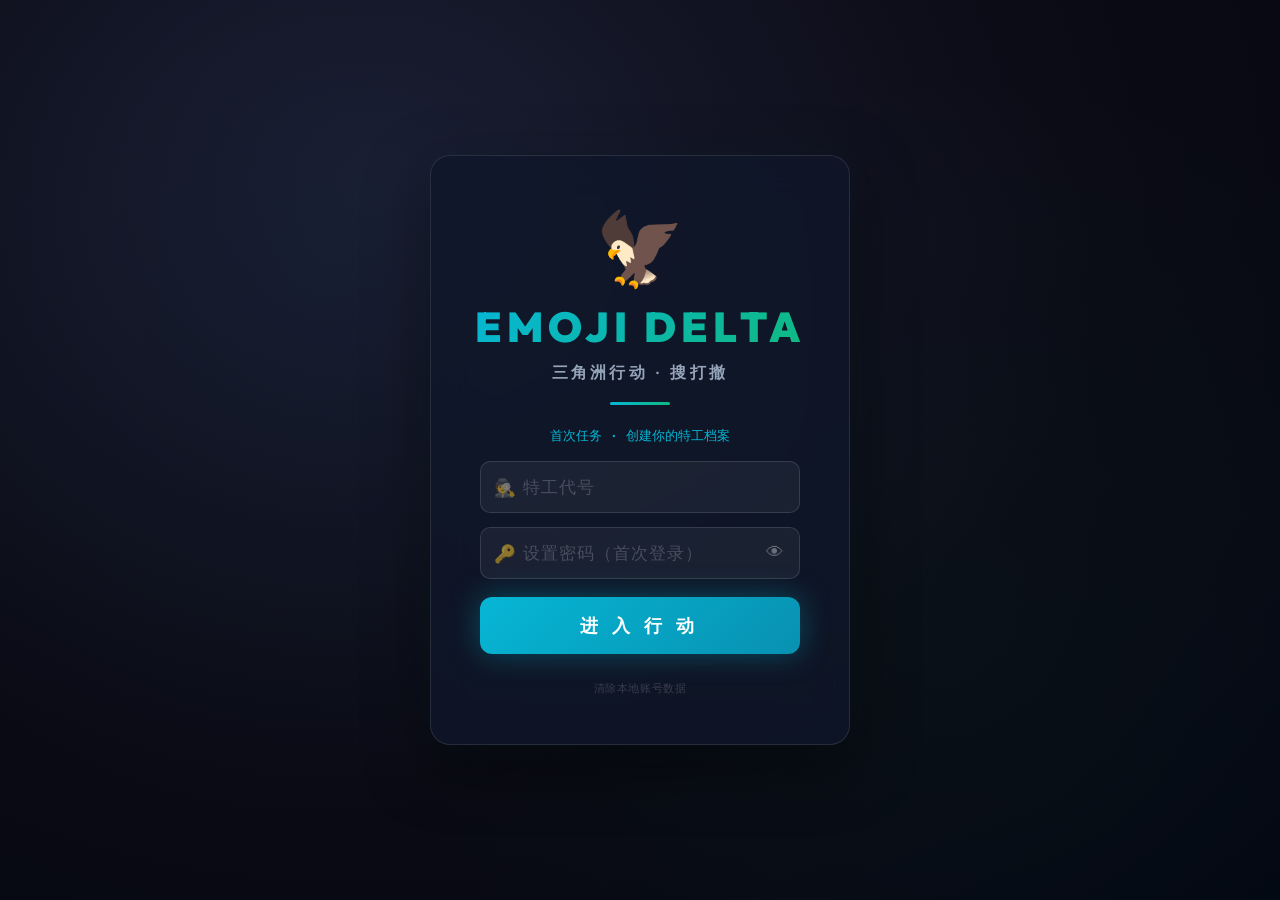
==== commit e10bae4a: "fix: 6 UX/correctness bugs — scroll, batch select, emoji, containers, keybind, consumable persistenc" ====
--- a/client/index.html
+++ b/client/index.html
@@ -49,10 +49,17 @@
       <div class="start-info">
         <div class="info-row"><span>🎯</span><span>搜索物资 · 消灭敌人 · 安全撤离</span></div>
         <div class="info-row"><span>🕹️</span><span>WASD 移动 | Shift 冲刺 | 鼠标瞄准射击</span></div>
-        <div class="info-row"><span>🎒</span><span>F 拾取 | R 换弹 | Tab 背包</span></div>
+        <div class="info-row"><span>🎒</span><span>F 拾取 | R 换弹 | Tab 背包 | 4 使用药品</span></div>
       </div>
       <div id="operator-cards" class="op-selector">
         <!-- Populated by initOperatorPicker() -->
+      </div>
+      <div id="map-select-row" style="display:flex;gap:10px;align-items:center;justify-content:center;width:100%;">
+        <span style="font-size:0.8rem;color:var(--text-sub);">🗺️ 选择地图:</span>
+        <select id="map-select" style="padding:6px 12px;background:rgba(255,255,255,0.06);border:1px solid rgba(255,255,255,0.15);border-radius:8px;color:var(--text-main);font-family:var(--font-mono);font-size:0.8rem;outline:none;cursor:pointer;">
+          <option value="maps/factory_01.json">🏭 废弃工厂 Factory-01</option>
+        </select>
+        <span style="font-size:0.55rem;color:rgba(255,255,255,0.2);">用 tools/map-editor.html 自制更多地图</span>
       </div>
       <div id="loadout-panel" class="stash-panel">
         <div class="stash-header"><span>⚔️ 已装备 (带入局内)</span><span id="equip-capacity-text" class="stash-coins">容量: 12</span></div>
@@ -65,8 +72,10 @@
         </div>
         <div id="stash-grid" class="stash-grid"></div>
         <div class="stash-actions">
-          <button id="sell-btn" class="small-btn sell-btn" disabled>💸 出售选中</button>
-          <button id="equip-btn" class="small-btn equip-btn" disabled>⚔️ 装备</button>
+          <label class="stash-select-all"><input type="checkbox" id="stash-select-all"> 全选</label>
+          <button id="stash-equip-selected" class="small-btn equip-btn" disabled>⚔️ 装备选中</button>
+          <button id="stash-sell-selected" class="small-btn sell-btn" disabled>💸 出售选中</button>
+          <button id="sell-all-btn" class="small-btn sell-btn">💸 全部出售</button>
         </div>
       </div>
       <div id="shop-panel" class="stash-panel">
--- a/client/style.css
+++ b/client/style.css
@@ -240,9 +240,15 @@
   position: absolute; top: 0; left: 0;
   width: 100%; height: 100%;
   z-index: 100;
-  display: flex; align-items: center; justify-content: center;
+  display: flex; align-items: flex-start; justify-content: center;
   background: radial-gradient(ellipse at center, #111827 0%, #030712 100%);
-}
+  overflow-y: auto;
+  overflow-x: hidden;
+  padding: 20px 0 40px;
+}
+
+.start-container::-webkit-scrollbar { width: 6px; }
+.start-container::-webkit-scrollbar-thumb { background: rgba(255,255,255,0.1); border-radius: 3px; }
 
 .start-content {
   display: flex; flex-direction: column; align-items: center;
@@ -511,6 +517,27 @@
   opacity: 0.3; cursor: not-allowed;
 }
 
+.stash-select-all {
+  display: flex; align-items: center; gap: 6px;
+  font-size: 0.75rem; color: var(--text-sub);
+  cursor: pointer; font-family: var(--font-mono);
+  padding: 6px 10px;
+  border-radius: 6px;
+  border: 1px solid rgba(255,255,255,0.1);
+  background: rgba(255,255,255,0.03);
+  transition: all 0.15s;
+}
+
+.stash-select-all:hover {
+  border-color: var(--accent-cyan);
+  background: rgba(6,182,212,0.06);
+}
+
+.stash-select-all input {
+  accent-color: var(--accent-cyan);
+  cursor: pointer;
+}
+
 .sell-btn:hover:not(:disabled) {
   border-color: var(--accent-rose);
   background: rgba(244,63,94,0.1);
